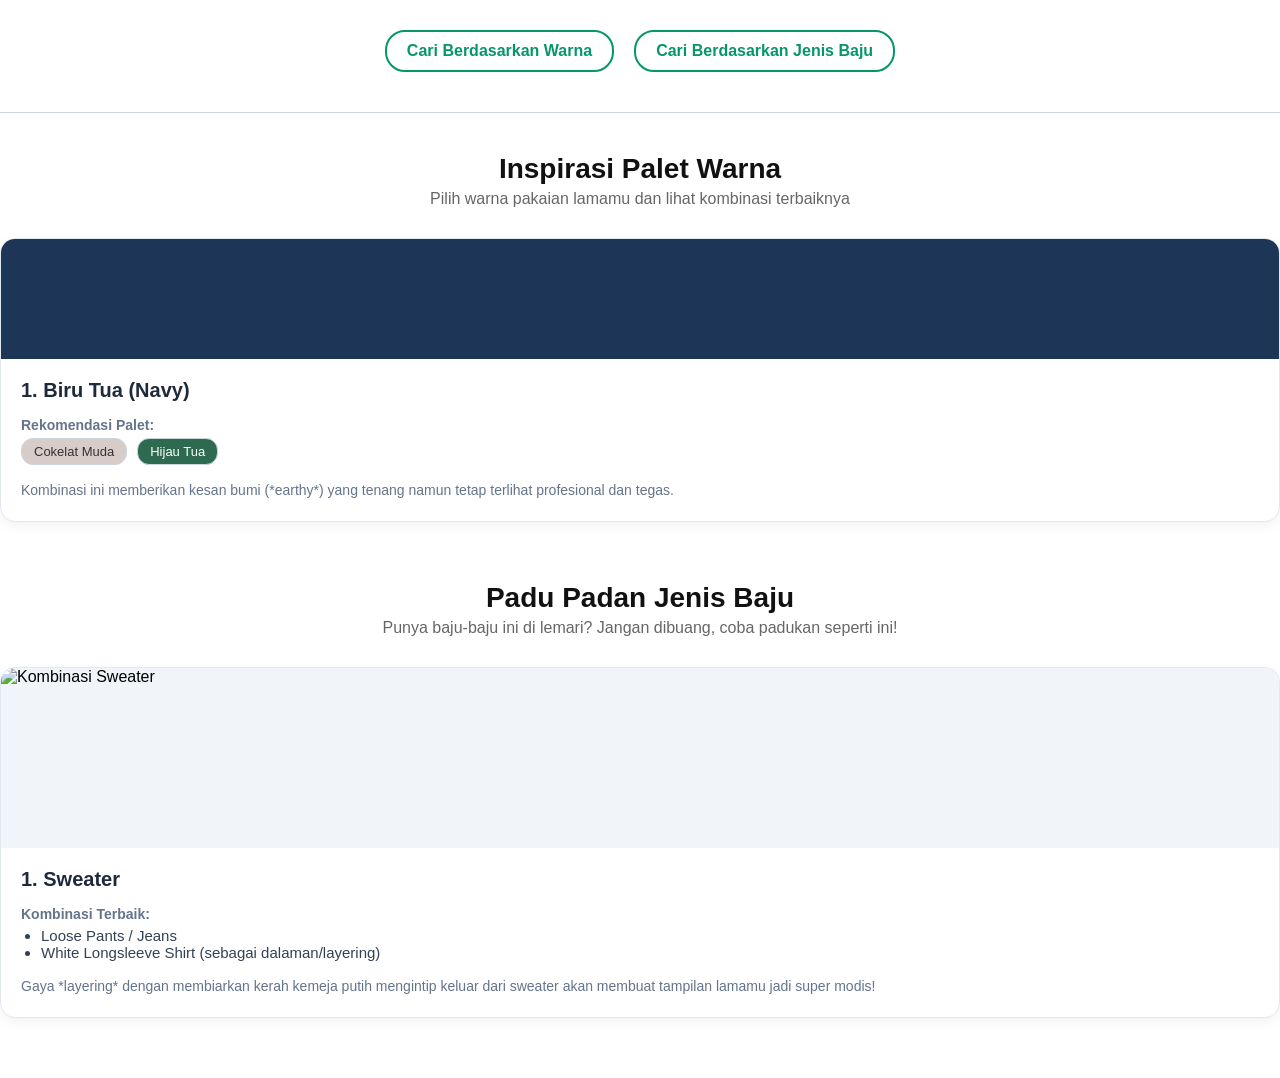
==== katalog.html @ c37b13c0 "Add files via upload" ====
<!DOCTYPE html>
<html lang="en">
  <head>
    <meta charset="UTF-8" />
    <meta name="viewport" content="width=device-width, initial-scale=1.0" />
    <title>Katalog styling</title>
    <link rel="stylesheet" href="style.css" />
  </head>
  <body></body>
</html>
<!-- ================= MENU NAVIGASI LOKAL ================= -->
<div class="katalog-nav">
  <a href="#kategori-warna" class="btn-subnav">Cari Berdasarkan Warna</a>
  <a href="#kategori-baju" class="btn-subnav">Cari Berdasarkan Jenis Baju</a>
</div>

<hr class="separator" />

<!-- ================= SEKSI 1: KATALOG WARNA ================= -->
<section id="kategori-warna" class="section-katalog">
  <h2 class="section-title">Inspirasi Palet Warna</h2>
  <p class="section-subtitle">
    Pilih warna pakaian lamamu dan lihat kombinasi terbaiknya
  </p>

  <div class="grid-katalog">
    <!-- Kartu Warna 1 -->
    <div class="card-katalog">
      <!-- Lingkaran/Kotak Sampel Warna Utama -->
      <div class="color-preview" style="background-color: #1d3557"></div>
      <div class="card-body">
        <h3>1. Biru Tua (Navy)</h3>
        <p class="label-palette">Rekomendasi Palet:</p>
        <div class="palette-badges">
          <span class="badge" style="background-color: #d7ccc8; color: #333"
            >Cokelat Muda</span
          >
          <span class="badge" style="background-color: #2d6a4f; color: #fff"
            >Hijau Tua</span
          >
        </div>
        <p class="card-desc">
          Kombinasi ini memberikan kesan bumi (*earthy*) yang tenang namun tetap
          terlihat profesional dan tegas.
        </p>
      </div>
    </div>

    <!-- Kamu tinggal copy-paste kartu di atas sampai 5 buah untuk warna lainnya -->
  </div>
</section>

<!-- ================= SEKSI 2: KATALOG JENIS BAJU ================= -->
<section id="kategori-baju" class="section-katalog">
  <h2 class="section-title">Padu Padan Jenis Baju</h2>
  <p class="section-subtitle">
    Punya baju-baju ini di lemari? Jangan dibuang, coba padukan seperti ini!
  </p>

  <div class="grid-katalog">
    <!-- Kartu Baju 1 -->
    <div class="card-katalog">
      <div class="image-preview">
        <!-- Taruh ilustrasi/foto baju atau kombinasi di sini -->
        <img
          src="assets/sweater-combo.jpg"
          alt="Kombinasi Sweater"
          class="katalog-img"
        />
      </div>
      <div class="card-body">
        <h3>1. Sweater</h3>
        <p class="label-palette">Kombinasi Terbaik:</p>
        <ul class="combo-list">
          <li>Loose Pants / Jeans</li>
          <li>White Longsleeve Shirt (sebagai dalaman/layering)</li>
        </ul>
        <p class="card-desc">
          Gaya *layering* dengan membiarkan kerah kemeja putih mengintip keluar
          dari sweater akan membuat tampilan lamamu jadi super modis!
        </p>
      </div>
    </div>

    <!-- Kamu tinggal copy-paste kartu baju ini sampai 4 buah untuk jenis baju lainnya -->
  </div>
</section>
---- style.css ----
/* Reset dasar browser agar tidak ada margin bawaan */
* {
  margin: 0;
  padding: 0;
  box-sizing: border-box;
  font-family: "Montserrat", sans-serif;
}

/* ================= DESAIN HEADER / NAVBAR ================= */
.navbar {
  background-color: #c2e2b7; /* Warna hijau muda sesuai screenshot */
  display: flex;
  justify-content: space-between; /* Memisah logo di kiri, menu di kanan */
  align-items: center;
  padding: 15px 5%;
  position: sticky; /* Membuat navbar tetap di atas saat di-scroll */
  top: 0;
  z-index: 1000;
}

.logo-area {
  display: flex;
  align-items: center;
  gap: 10px;
}

.logo-img {
  height: 40px; /* Atur tinggi logo */
}

.logo-text {
  font-size: 24px;
  font-weight: bold;
  color: #000000;
  letter-spacing: 1px;
}

.green-text {
  color: #10b981; /* Warna hijau untuk tulisan STYLE */
}

.nav-links {
  display: flex;
  align-items: center;
  gap: 30px; /* Jarak antar menu */
}

.nav-item {
  text-decoration: none;
  color: #333333;
  font-size: 16px;
  font-weight: 500;
}

.nav-item.active,
.nav-item:hover {
  color: #059669; /* Warna hijau gelap saat aktif/di-hover */
  font-weight: bold;
}

.account-menu {
  display: flex;
  align-items: center;
  gap: 8px;
}

.user-icon {
  width: 24px;
  height: 24px;
}

/* ================= DESAIN HERO SECTION (TENGAH) ================= */
.hero {
  /* Memakai linear-gradient transparan di atas gambar agar teks lebih terbaca */
  background: linear-gradient(
      rgba(255, 255, 255, 0.7),
      rgba(255, 255, 255, 0.7)
    ),
    url("assets/hero-bg.jpg");
  background-size: cover;
  background-position: center;
  background-repeat: no-repeat;
  min-height: calc(100vh - 70px); /* Memenuhi layar dikurangi tinggi navbar */
  display: flex;
  justify-content: center;
  align-items: center;
  text-align: center;
  padding: 20px;
}

.hero-title {
  font-size: 48px;
  font-weight: bold;
  color: #111111;
  line-height: 1.2;
  letter-spacing: 2px;
}

.green-highlight {
  color: #10b981;
}

.hero-subtitle {
  font-size: 18px;
  color: #444444;
  margin-top: 20px;
  margin-bottom: 30px;
  font-weight: 500;
  line-height: 1.5;
}

/* Tombol Mulai Cari Style */
.btn-search {
  display: inline-block;
  background: linear-gradient(to right, #10b981, #059669);
  color: white;
  padding: 14px 40px;
  border-radius: 30px;
  text-decoration: none;
  font-weight: bold;
  font-size: 18px;
  box-shadow: 0 4px 15px rgba(16, 185, 129, 0.3);
  transition: transform 0.2s, box-shadow 0.2s;
}

.btn-search:hover {
  transform: translateY(-3px); /* Efek melayang sedikit saat di-hover */
  box-shadow: 0 6px 20px rgba(16, 185, 129, 0.5);
}

/* ================= DESAIN FOOTER ================= */
.footer {
  background-color: #333333;
  color: #ffffff;
  text-align: center;
  padding: 15px;
  font-size: 14px;
}

/* Pengaturan Halaman Katalog */
.katalog-content {
  padding: 40px 5%;
  background-color: #f9fbf7; /* Warna latar belakang putih tulang agak kehijauan */
}

/* Navigasi Lokal */
.katalog-nav {
  display: flex;
  justify-content: center;
  gap: 20px;
  margin: 30px 0;
}

.btn-subnav {
  text-decoration: none;
  background-color: #ffffff;
  color: #059669;
  border: 2px solid #059669;
  padding: 10px 20px;
  border-radius: 20px;
  font-weight: bold;
  transition: 0.3s;
}

.btn-subnav:hover {
  background-color: #059669;
  color: white;
}

.separator {
  border: 0;
  height: 1px;
  background: #cbd5e1;
  margin: 40px 0;
}

/* Judul Seksi */
.section-katalog {
  margin-bottom: 60px;
  scroll-margin-top: 90px; /* Jarak scroll agar tidak tertutup navbar yang sticky */
}

.section-title {
  font-size: 28px;
  color: #111;
  text-align: center;
  margin-bottom: 5px;
}

.section-subtitle {
  font-size: 16px;
  color: #666;
  text-align: center;
  margin-bottom: 30px;
}

/* Layout Grid Otomatis (Sangat Responsive!) */
.grid-katalog {
  display: grid;
  grid-template-columns: repeat(auto-fit, minmax(280px, 1fr));
  gap: 30px;
}

/* Desain Kartu (Card) */
.card-katalog {
  background-color: #ffffff;
  border-radius: 15px;
  box-shadow: 0 4px 12px rgba(0, 0, 0, 0.05);
  overflow: hidden;
  border: 1px solid #e2e8f0;
  display: flex;
  flex-direction: column;
}

/* Preview Warna */
.color-preview {
  height: 120px;
  width: 100%;
}

/* Preview Gambar Baju */
.image-preview {
  height: 180px;
  background-color: #f1f5f9;
  display: flex;
  justify-content: center;
  align-items: center;
}

.katalog-img {
  width: 100%;
  height: 100%;
  object-fit: cover; /* Agar gambar pas di dalam kotak tanpa gepeng */
}

.card-body {
  padding: 20px;
  flex-grow: 1;
}

.card-body h3 {
  font-size: 20px;
  margin-bottom: 15px;
  color: #1e293b;
}

.label-palette {
  font-size: 14px;
  font-weight: bold;
  color: #64748b;
  margin-bottom: 5px;
}

/* Badges untuk warna palet */
.palette-badges {
  display: flex;
  gap: 10px;
  margin-bottom: 15px;
}

.badge {
  padding: 5px 12px;
  border-radius: 12px;
  font-size: 13px;
  font-weight: 500;
  border: 1px solid #cbd5e1;
}

/* List Kombinasi Baju */
.combo-list {
  margin-left: 20px;
  margin-bottom: 15px;
  color: #334155;
  font-size: 15px;
}

.card-desc {
  font-size: 14px;
  color: #64748b;
  line-height: 1.5;
}

/* Efek interaktif saat kartu disorot mouse */
.card-katalog:hover {
  transform: translateY(-5px);
  transition: 0.3s ease;
  box-shadow: 0 8px 24px rgba(0, 0, 0, 0.1);
}
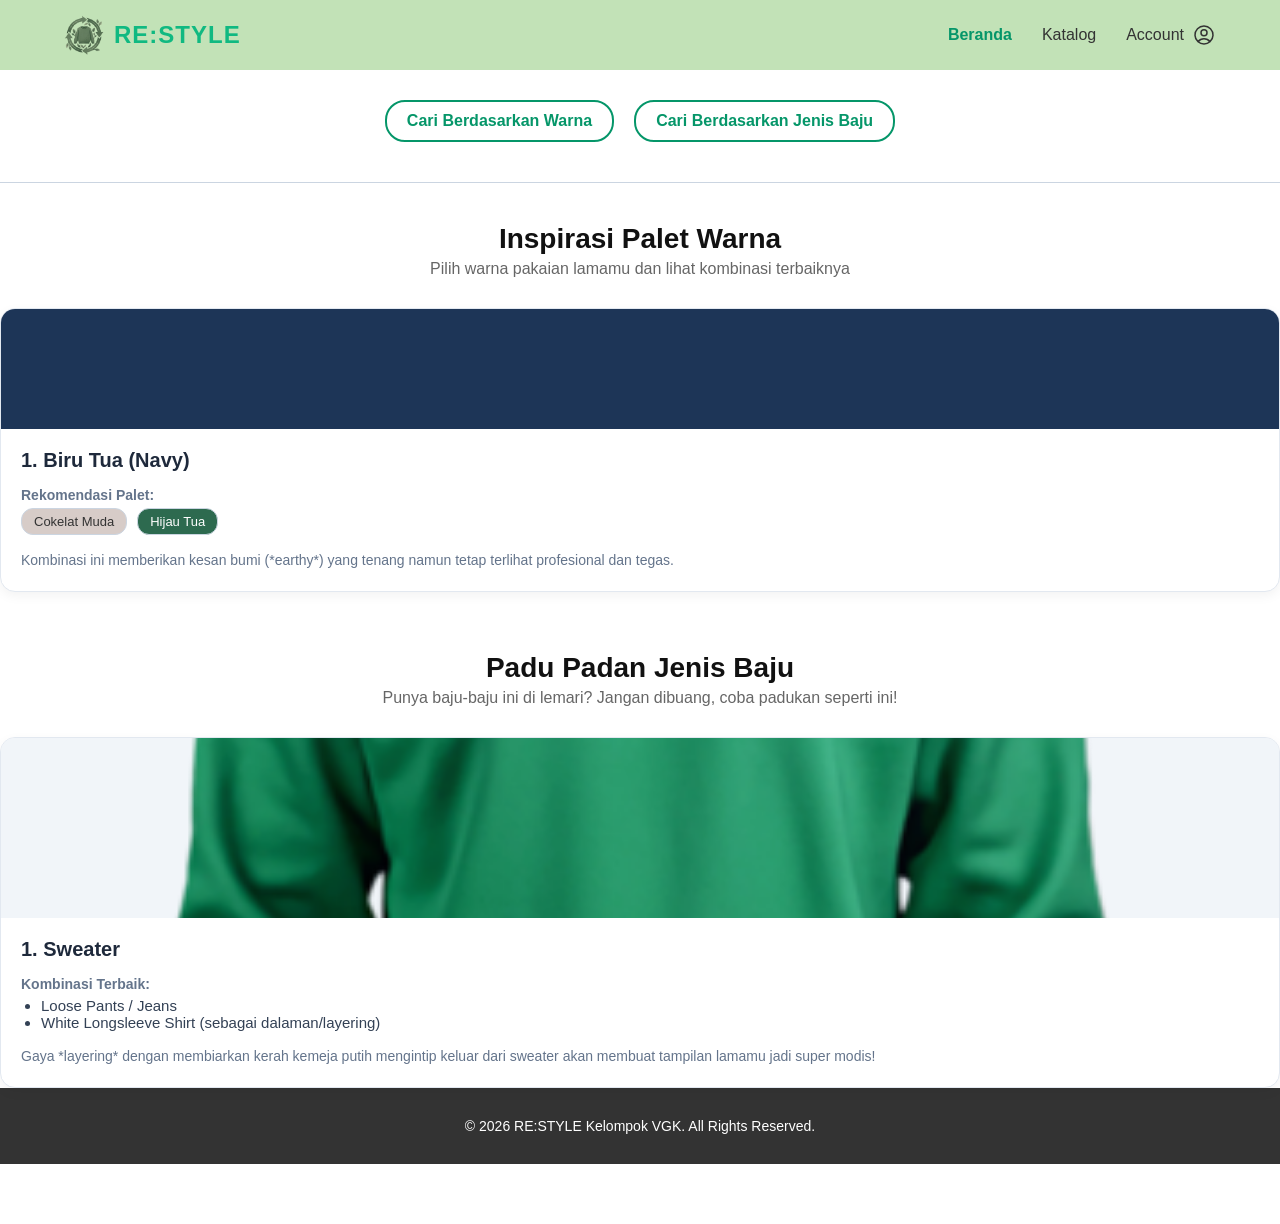
==== commit 99c23b17: "Add files via upload" ====
--- a/katalog.html
+++ b/katalog.html
@@ -6,82 +6,88 @@
     <title>Katalog styling</title>
     <link rel="stylesheet" href="style.css" />
   </head>
-  <body></body>
-</html>
-<!-- ================= MENU NAVIGASI LOKAL ================= -->
-<div class="katalog-nav">
-  <a href="#kategori-warna" class="btn-subnav">Cari Berdasarkan Warna</a>
-  <a href="#kategori-baju" class="btn-subnav">Cari Berdasarkan Jenis Baju</a>
-</div>
+  <body>
+    <header id="navbar-component" class="navbar"></header>
 
-<hr class="separator" />
+    <!-- ================= MENU NAVIGASI LOKAL ================= -->
+    <div class="katalog-nav">
+        <a href="#kategori-warna" class="btn-subnav">Cari Berdasarkan Warna</a>
+        <a href="#kategori-baju" class="btn-subnav">Cari Berdasarkan Jenis Baju</a>
+      </div>
+      
+      <hr class="separator" />
+      
+      <!-- ================= SEKSI 1: KATALOG WARNA ================= -->
+      <section id="kategori-warna" class="section-katalog">
+        <h2 class="section-title">Inspirasi Palet Warna</h2>
+        <p class="section-subtitle">
+          Pilih warna pakaian lamamu dan lihat kombinasi terbaiknya
+        </p>
+      
+        <div class="grid-katalog">
+          <!-- Kartu Warna 1 -->
+          <div class="card-katalog">
+            <!-- Lingkaran/Kotak Sampel Warna Utama -->
+            <div class="color-preview" style="background-color: #1d3557"></div>
+            <div class="card-body">
+              <h3>1. Biru Tua (Navy)</h3>
+              <p class="label-palette">Rekomendasi Palet:</p>
+              <div class="palette-badges">
+                <span class="badge" style="background-color: #d7ccc8; color: #333"
+                  >Cokelat Muda</span
+                >
+                <span class="badge" style="background-color: #2d6a4f; color: #fff"
+                  >Hijau Tua</span
+                >
+              </div>
+              <p class="card-desc">
+                Kombinasi ini memberikan kesan bumi (*earthy*) yang tenang namun tetap
+                terlihat profesional dan tegas.
+              </p>
+            </div>
+          </div>
+      
+          <!-- Kamu tinggal copy-paste kartu di atas sampai 5 buah untuk warna lainnya -->
+        </div>
+      </section>
+      
+      <!-- ================= SEKSI 2: KATALOG JENIS BAJU ================= -->
+      <section id="kategori-baju" class="section-katalog">
+        <h2 class="section-title">Padu Padan Jenis Baju</h2>
+        <p class="section-subtitle">
+          Punya baju-baju ini di lemari? Jangan dibuang, coba padukan seperti ini!
+        </p>
+      
+        <div class="grid-katalog">
+          <!-- Kartu Baju 1 -->
+          <div class="card-katalog">
+            <div class="image-preview">
+              <!-- Taruh ilustrasi/foto baju atau kombinasi di sini -->
+              <img
+                src="assets/sweater-combo.png"
+                alt="Kombinasi Sweater"
+                class="katalog-img"
+              />
+            </div>
+            <div class="card-body">
+              <h3>1. Sweater</h3>
+              <p class="label-palette">Kombinasi Terbaik:</p>
+              <ul class="combo-list">
+                <li>Loose Pants / Jeans</li>
+                <li>White Longsleeve Shirt (sebagai dalaman/layering)</li>
+              </ul>
+              <p class="card-desc">
+                Gaya *layering* dengan membiarkan kerah kemeja putih mengintip keluar
+                dari sweater akan membuat tampilan lamamu jadi super modis!
+              </p>
+            </div>
+          </div>
+      
+          <!-- copy-paste kartu baju sampai 4 buah untuk jenis baju lainnya -->
+        </div>
 
-<!-- ================= SEKSI 1: KATALOG WARNA ================= -->
-<section id="kategori-warna" class="section-katalog">
-  <h2 class="section-title">Inspirasi Palet Warna</h2>
-  <p class="section-subtitle">
-    Pilih warna pakaian lamamu dan lihat kombinasi terbaiknya
-  </p>
+        <footer id="footer-component" class="footer"></footer>
 
-  <div class="grid-katalog">
-    <!-- Kartu Warna 1 -->
-    <div class="card-katalog">
-      <!-- Lingkaran/Kotak Sampel Warna Utama -->
-      <div class="color-preview" style="background-color: #1d3557"></div>
-      <div class="card-body">
-        <h3>1. Biru Tua (Navy)</h3>
-        <p class="label-palette">Rekomendasi Palet:</p>
-        <div class="palette-badges">
-          <span class="badge" style="background-color: #d7ccc8; color: #333"
-            >Cokelat Muda</span
-          >
-          <span class="badge" style="background-color: #2d6a4f; color: #fff"
-            >Hijau Tua</span
-          >
-        </div>
-        <p class="card-desc">
-          Kombinasi ini memberikan kesan bumi (*earthy*) yang tenang namun tetap
-          terlihat profesional dan tegas.
-        </p>
-      </div>
-    </div>
-
-    <!-- Kamu tinggal copy-paste kartu di atas sampai 5 buah untuk warna lainnya -->
-  </div>
-</section>
-
-<!-- ================= SEKSI 2: KATALOG JENIS BAJU ================= -->
-<section id="kategori-baju" class="section-katalog">
-  <h2 class="section-title">Padu Padan Jenis Baju</h2>
-  <p class="section-subtitle">
-    Punya baju-baju ini di lemari? Jangan dibuang, coba padukan seperti ini!
-  </p>
-
-  <div class="grid-katalog">
-    <!-- Kartu Baju 1 -->
-    <div class="card-katalog">
-      <div class="image-preview">
-        <!-- Taruh ilustrasi/foto baju atau kombinasi di sini -->
-        <img
-          src="assets/sweater-combo.jpg"
-          alt="Kombinasi Sweater"
-          class="katalog-img"
-        />
-      </div>
-      <div class="card-body">
-        <h3>1. Sweater</h3>
-        <p class="label-palette">Kombinasi Terbaik:</p>
-        <ul class="combo-list">
-          <li>Loose Pants / Jeans</li>
-          <li>White Longsleeve Shirt (sebagai dalaman/layering)</li>
-        </ul>
-        <p class="card-desc">
-          Gaya *layering* dengan membiarkan kerah kemeja putih mengintip keluar
-          dari sweater akan membuat tampilan lamamu jadi super modis!
-        </p>
-      </div>
-    </div>
-
-    <!-- Kamu tinggal copy-paste kartu baju ini sampai 4 buah untuk jenis baju lainnya -->
-  </div>
-</section>
+    <script src="component-loader.js"></script>
+  </body>
+</html>
